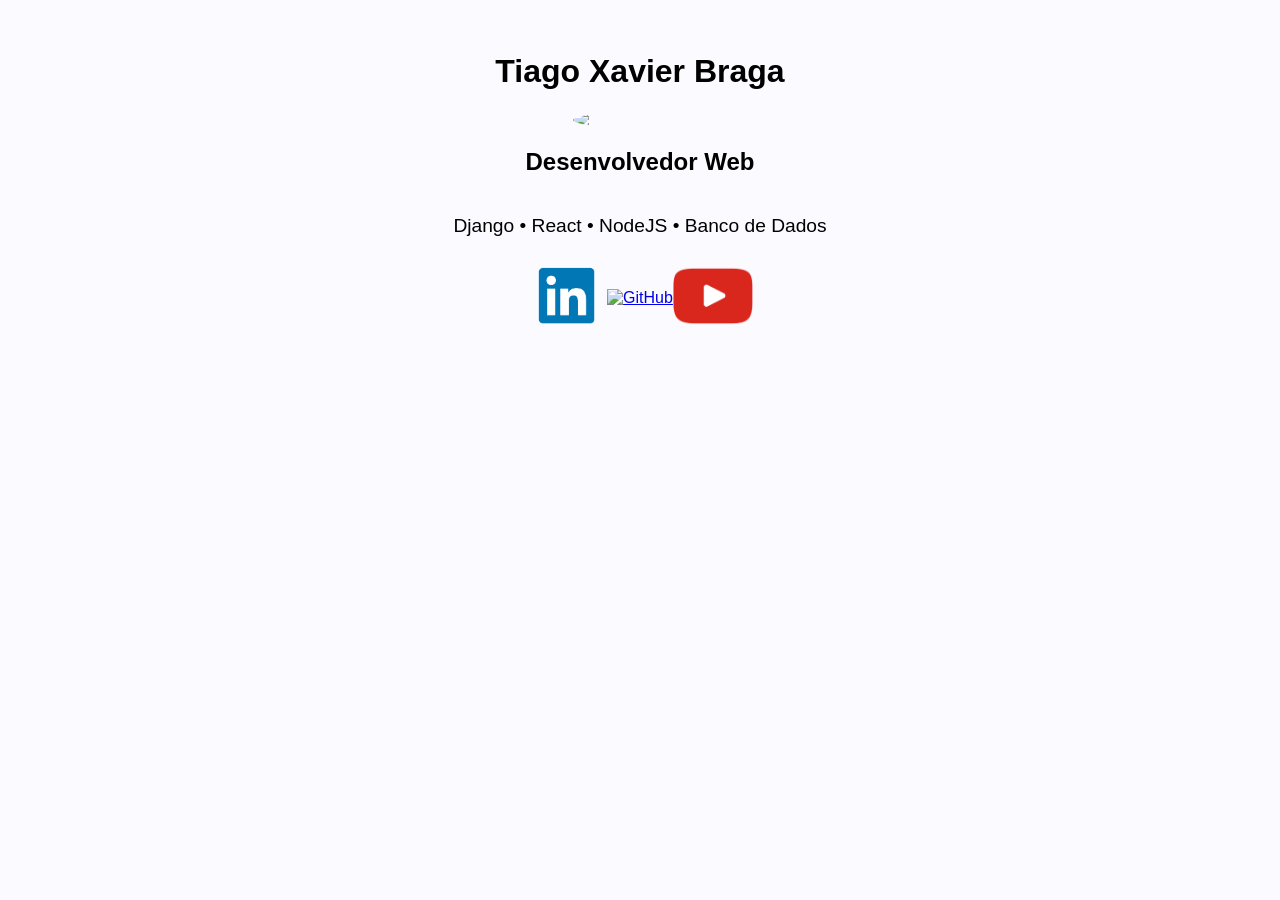
==== index.html @ 910880cc "Add files via upload" ====
<!DOCTYPE html>
<html lang="pt-br">
<head>
    <meta charset="UTF-8">
    <meta http-equiv="X-UA-Compatible" content="IE=edge">
    <meta name="viewport" content="width=device-width, initial-scale=1.0">
    <link rel="stylesheet" href="style.css">
    <title>Tiago Braga</title>
</head>
<body>
    <div class="box">
        <h1>Tiago Xavier Braga</h1>
        <img class="foto_perfil" src="https://avatars.githubusercontent.com/u/62892930?s=400&u=32257b46aac48fb1a7d806543f6d0dcf00d3f3a4&v=4">
    
        <h2>Desenvolvedor Web</h2>
        <p>Django • React • NodeJS • Banco de Dados</p>
        <div class="link">
            <a href="http://https://www.linkedin.com/in/tiago-xavier-braga/"><img class="logo" src="./src/linkedin.png" alt="linkedin"></a>
            <a href="https://github.com/tiago-xavier-braga"><img class="logo" src="./src/github.png" alt="GitHub"></a>
            <a href="https://www.youtube.com/channel/UCql-0Wkit8pbVIbvEFy0SXg"><img class="logo" src="./src/youtube.png" alt="Youtube"></a>
        </div>
    
    </div>
    
</body>
</html>
---- style.css ----
html{
    font-family: -apple-system, BlinkMacSystemFont, 'Segoe UI', Roboto, Oxygen, Ubuntu, Cantarell, 'Open Sans', 'Helvetica Neue', sans-serif;
    background-color: #FBFAFF;
}
.box{
    display: flex;
    flex-direction: column;
    align-items: center;
    margin-top: 2rem;
}
h1{
    font-size: xx-large;
}
.foto_perfil{
    width: 15ch;
    border-radius: 50%;
}
h2{
    font-size: x-large;
}
p{
    font-size: 1.2rem;
}
.link{
    display: flex;
    align-items: center;
}
.logo{
    width: 5rem;
}
.logo:hover{
    transition: 0.5s;
    width: 6rem;
}
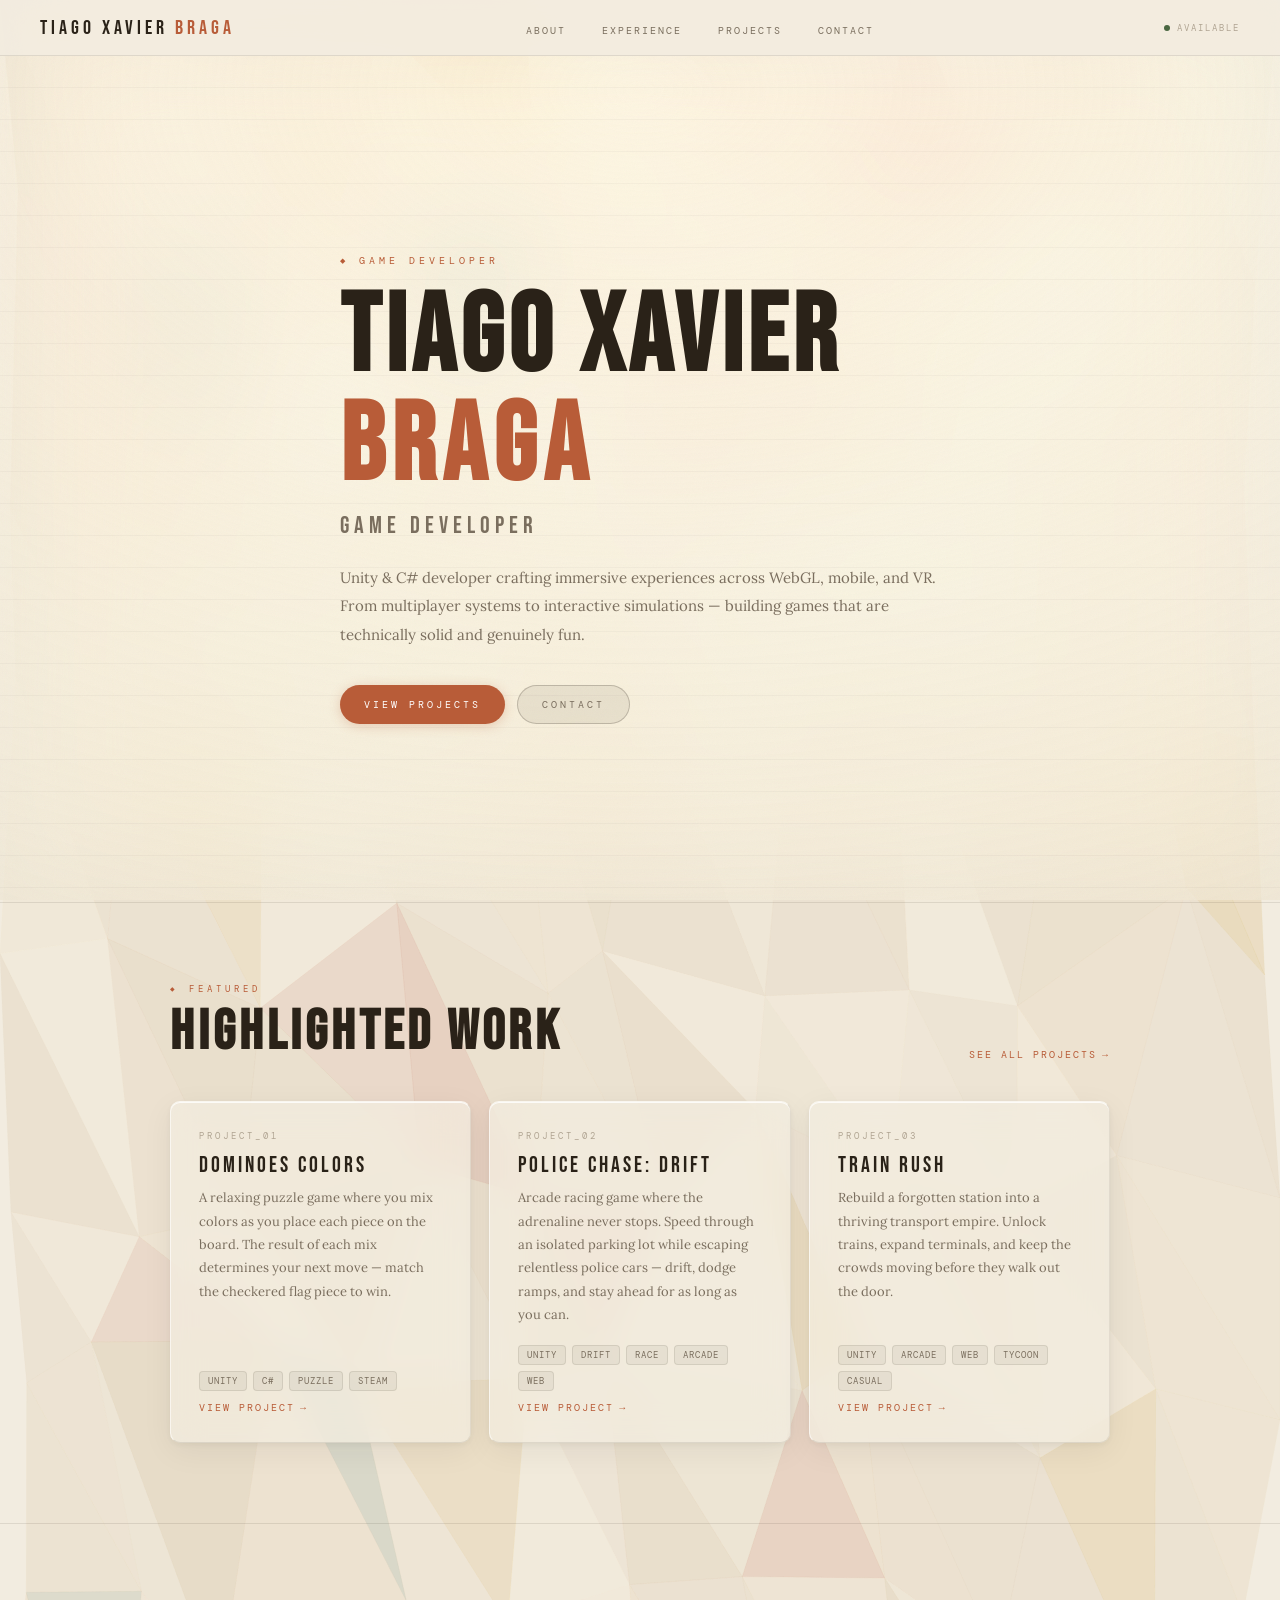
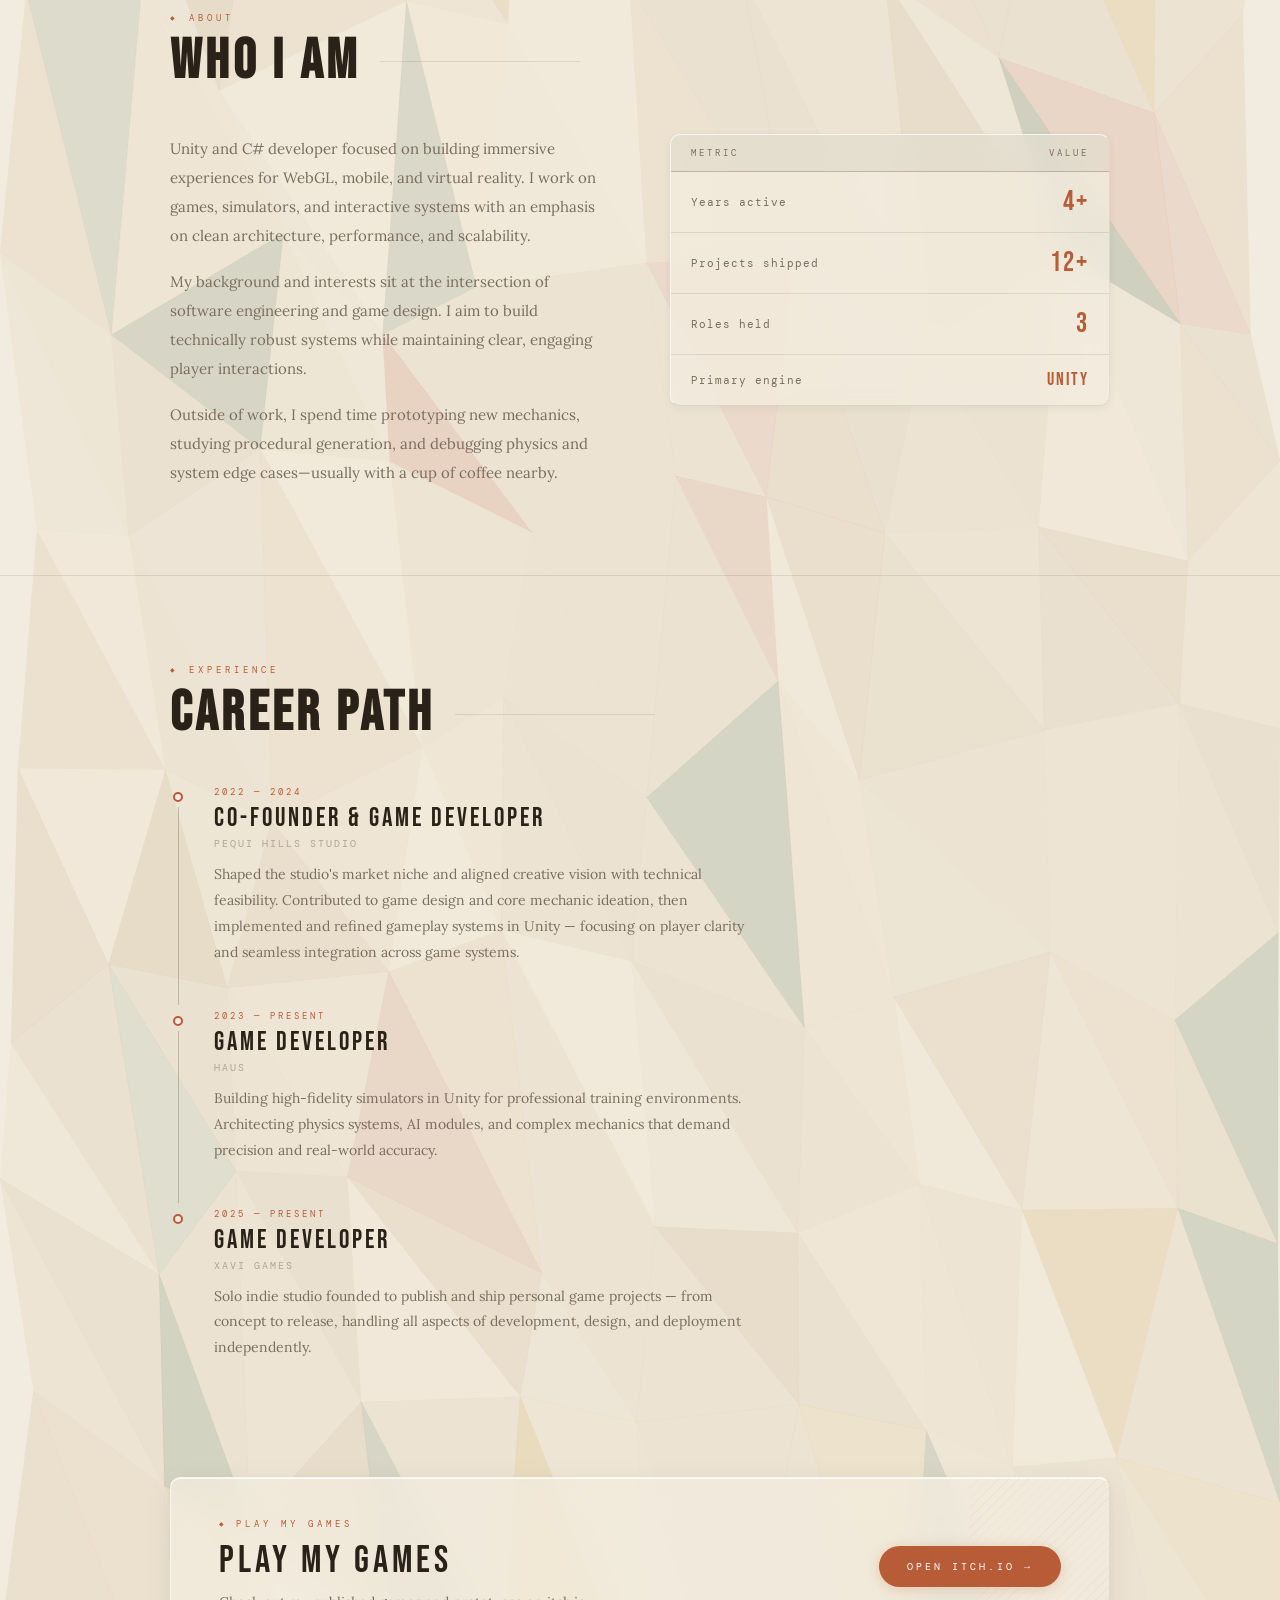
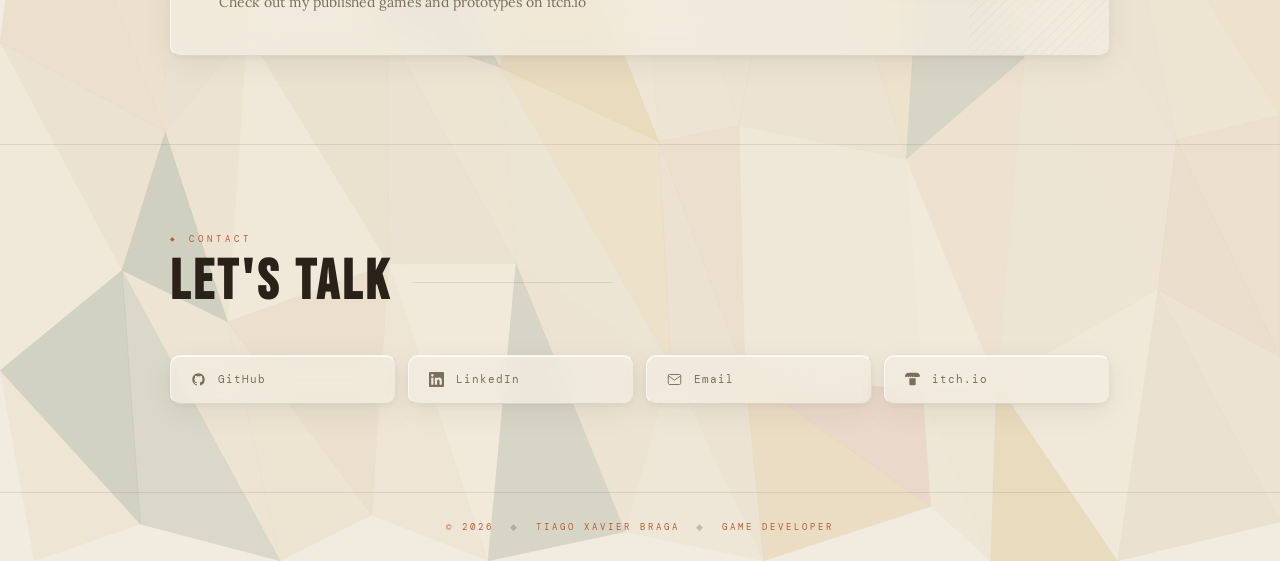
==== commit 1fca4b18: "feat: Created site" ====
--- a/index.html
+++ b/index.html
@@ -1,26 +1,32 @@
 <!DOCTYPE html>
-<html lang="pt-br">
+<html lang="en">
+
 <head>
-    <meta charset="UTF-8">
-    <meta http-equiv="X-UA-Compatible" content="IE=edge">
-    <meta name="viewport" content="width=device-width, initial-scale=1.0">
-    <link rel="stylesheet" href="style.css">
-    <title>Tiago Braga</title>
+  <meta charset="UTF-8" />
+  <meta name="viewport" content="width=device-width, initial-scale=1.0" />
+  <meta name="description" content="Tiago Xavier Braga — Game Developer & Simulation Engineer" />
+  <title>Tiago Xavier Braga — Game Developer</title>
+
+  <link rel="preconnect" href="https://fonts.googleapis.com" />
+  <link rel="preconnect" href="https://fonts.gstatic.com" crossorigin />
+  <link
+    href="https://fonts.googleapis.com/css2?family=Bebas+Neue&family=Lora:ital,wght@0,400;0,500;1,400&family=DM+Mono:wght@300;400&display=swap"
+    rel="stylesheet" />
+  <link rel="stylesheet" href="style/tokens.css" />
+  <link rel="stylesheet" href="style/background.css" />
+  <link rel="stylesheet" href="style/components.css" />
+  <link rel="stylesheet" href="style/home.css" />
 </head>
+
 <body>
-    <div class="box">
-        <h1>Tiago Xavier Braga</h1>
-        <img class="foto_perfil" src="https://avatars.githubusercontent.com/u/62892930?s=400&u=32257b46aac48fb1a7d806543f6d0dcf00d3f3a4&v=4">
-    
-        <h2>Desenvolvedor Web</h2>
-        <p>Django • React • NodeJS • Banco de Dados</p>
-        <div class="link">
-            <a href="http://https://www.linkedin.com/in/tiago-xavier-braga/"><img class="logo" src="./src/linkedin.png" alt="linkedin"></a>
-            <a href="https://github.com/tiago-xavier-braga"><img class="logo" src="./src/github.png" alt="GitHub"></a>
-            <a href="https://www.youtube.com/channel/UCql-0Wkit8pbVIbvEFy0SXg"><img class="logo" src="./src/youtube.png" alt="Youtube"></a>
-        </div>
-    
+  <div id="poly-bg" aria-hidden="true"></div>
+  <div id="frost-layer" aria-hidden="true"></div>
+  <div id="grain" aria-hidden="true"></div>
+  <div id="root">
+    <div id="loading" aria-live="polite">
     </div>
-    
+  </div>
+  <script type="module" src="js/home.js"></script>
 </body>
+
 </html>
--- a/style/tokens.css
+++ b/style/tokens.css
@@ -0,0 +1,80 @@
+:root {
+  --paper: #f2ece0;
+  --paper-2: #ede5d5;
+  --paper-3: #e4d9c5;
+
+  --ink: #2a2218;
+  --ink-dim: #7a6e5e;
+  --ink-faint: #b0a492;
+
+  --border: rgba(42, 34, 24, 0.10);
+  --border-hi: rgba(42, 34, 24, 0.22);
+
+  --rust: #b85c38;
+  --rust-hover: #a04e30;
+  --rust-shadow: rgba(184, 92, 56, 0.26);
+
+  --moss: #4a6741;
+  --gold: #c4902a;
+
+  --glass: rgba(242, 236, 224, 0.55);
+  --glass-hi: rgba(242, 236, 224, 0.75);
+  --glass-solid: rgba(242, 236, 224, 0.92);
+
+  --ff-title: 'Bebas Neue', sans-serif;
+  --ff-serif: 'Lora', Georgia, serif;
+  --ff-mono: 'DM Mono', monospace;
+
+  --radius: 10px;
+  --radius-sm: 4px;
+  --radius-pill: 24px;
+
+  --ease: cubic-bezier(0.23, 1, 0.32, 1);
+  --duration: 200ms;
+}
+
+*,
+*::before,
+*::after {
+  box-sizing: border-box;
+  margin: 0;
+  padding: 0;
+}
+
+html {
+  scroll-behavior: smooth;
+}
+
+body {
+  font-family: var(--ff-serif);
+  background: var(--paper);
+  color: var(--ink);
+  overflow-x: hidden;
+  -webkit-font-smoothing: antialiased;
+}
+
+a {
+  color: var(--rust);
+  text-decoration: none;
+}
+
+a:hover {
+  color: var(--ink);
+}
+
+img {
+  display: block;
+  max-width: 100%;
+}
+
+.container {
+  max-width: 1020px;
+  margin: 0 auto;
+  padding: 0 40px;
+}
+
+@media (max-width: 760px) {
+  .container {
+    padding: 0 20px;
+  }
+}
--- a/style/background.css
+++ b/style/background.css
@@ -0,0 +1,33 @@
+#poly-bg {
+  position: fixed;
+  inset: 0;
+  z-index: 0;
+  pointer-events: none;
+}
+
+#frost-layer {
+  position: fixed;
+  inset: 0;
+  z-index: 1;
+  pointer-events: none;
+  backdrop-filter: blur(60px) saturate(1.2) brightness(1.08);
+  -webkit-backdrop-filter: blur(60px) saturate(1.2) brightness(1.08);
+  background: radial-gradient(ellipse 140% 120% at 50% 10%,
+      rgba(245, 240, 230, 0.18) 0%,
+      rgba(242, 236, 220, 0.55) 50%,
+      rgba(235, 226, 208, 0.72) 100%);
+}
+
+#grain {
+  position: fixed;
+  inset: 0;
+  z-index: 2;
+  pointer-events: none;
+  opacity: 0.035;
+  background-image: url("data:image/svg+xml,%3Csvg xmlns='http://www.w3.org/2000/svg' width='200' height='200'%3E%3Cfilter id='n'%3E%3CfeTurbulence type='fractalNoise' baseFrequency='0.9' numOctaves='4' stitchTiles='stitch'/%3E%3C/filter%3E%3Crect width='200' height='200' filter='url(%23n)'/%3E%3C/svg%3E");
+}
+
+#root {
+  position: relative;
+  z-index: 3;
+}
--- a/style/components.css
+++ b/style/components.css
@@ -0,0 +1,376 @@
+.site-nav {
+  position: sticky;
+  top: 0;
+  z-index: 200;
+  height: 56px;
+  display: flex;
+  align-items: center;
+  justify-content: space-between;
+  padding: 0 40px;
+  background: var(--glass-solid);
+  backdrop-filter: blur(24px) saturate(1.5);
+  -webkit-backdrop-filter: blur(24px) saturate(1.5);
+  border-bottom: 1px solid var(--border);
+}
+
+.nav-logo {
+  font-family: var(--ff-title);
+  font-size: 20px;
+  letter-spacing: 4px;
+  color: var(--ink);
+}
+
+.nav-logo span {
+  color: var(--rust);
+}
+
+.nav-links {
+  display: flex;
+  gap: 8px;
+  list-style: none;
+}
+
+.nav-links a {
+  font-family: var(--ff-mono);
+  font-size: 10px;
+  letter-spacing: 2px;
+  text-transform: uppercase;
+  color: var(--ink-dim);
+  padding: 6px 14px;
+  border-radius: var(--radius-pill);
+  transition: all var(--duration) var(--ease);
+}
+
+.nav-links a:hover,
+.nav-links a.active {
+  color: var(--ink);
+  background: rgba(42, 34, 24, 0.07);
+}
+
+.nav-status {
+  display: flex;
+  align-items: center;
+  gap: 7px;
+  font-family: var(--ff-mono);
+  font-size: 9px;
+  color: var(--ink-faint);
+  letter-spacing: 2px;
+}
+
+.status-dot {
+  width: 6px;
+  height: 6px;
+  background: var(--moss);
+  border-radius: 50%;
+  flex-shrink: 0;
+  animation: blink 3s ease-in-out infinite;
+}
+
+@keyframes blink {
+
+  0%,
+  100% {
+    opacity: 1;
+  }
+
+  50% {
+    opacity: 0.3;
+  }
+}
+
+.glass {
+  background: var(--glass-hi);
+  backdrop-filter: blur(16px) saturate(1.3);
+  -webkit-backdrop-filter: blur(16px) saturate(1.3);
+  border: 1px solid rgba(255, 255, 255, 0.55);
+  border-bottom-color: rgba(42, 34, 24, 0.10);
+  border-right-color: rgba(42, 34, 24, 0.08);
+  box-shadow:
+    0 2px 6px rgba(42, 34, 24, 0.06),
+    0 8px 32px rgba(42, 34, 24, 0.06),
+    inset 0 1px 0 rgba(255, 255, 255, 0.80);
+}
+
+
+.btn {
+  display: inline-flex;
+  align-items: center;
+  gap: 8px;
+  font-family: var(--ff-mono);
+  font-size: 10px;
+  letter-spacing: 3px;
+  text-transform: uppercase;
+  padding: 12px 24px;
+  border-radius: var(--radius-pill);
+  border: none;
+  cursor: pointer;
+  transition: all var(--duration) var(--ease);
+}
+
+.btn-primary {
+  background: var(--rust);
+  color: #fff;
+  box-shadow: 0 2px 12px var(--rust-shadow);
+}
+
+.btn-primary:hover {
+  background: var(--rust-hover);
+  color: #fff;
+  transform: translateY(-2px);
+  box-shadow: 0 6px 20px var(--rust-shadow);
+}
+
+.btn-ghost {
+  background: rgba(42, 34, 24, 0.07);
+  border: 1px solid var(--border-hi);
+  color: var(--ink-dim);
+}
+
+.btn-ghost:hover {
+  background: rgba(42, 34, 24, 0.12);
+  color: var(--ink);
+  transform: translateY(-2px);
+}
+
+.section-label {
+  font-family: var(--ff-mono);
+  font-size: 9px;
+  letter-spacing: 4px;
+  text-transform: uppercase;
+  color: var(--rust);
+  margin-bottom: 10px;
+  display: flex;
+  align-items: center;
+  gap: 10px;
+}
+
+.section-label::before {
+  content: '◆';
+  font-size: 6px;
+}
+
+.section-title {
+  font-family: var(--ff-title);
+  font-size: clamp(32px, 4.5vw, 56px);
+  letter-spacing: 4px;
+  color: var(--ink);
+  margin-bottom: 44px;
+  line-height: 1.0;
+  display: flex;
+  align-items: center;
+  gap: 20px;
+}
+
+.section-title::after {
+  content: '';
+  flex: 1;
+  height: 1px;
+  background: var(--border);
+  max-width: 200px;
+}
+
+.tag-list {
+  display: flex;
+  flex-wrap: wrap;
+  gap: 6px;
+}
+
+.tag {
+  font-family: var(--ff-mono);
+  font-size: 9px;
+  letter-spacing: 1px;
+  text-transform: uppercase;
+  color: var(--ink-dim);
+  background: rgba(42, 34, 24, 0.06);
+  border: 1px solid var(--border);
+  padding: 3px 8px;
+  border-radius: var(--radius-sm);
+}
+
+
+.platform-badge {
+  display: inline-flex;
+  align-items: center;
+  gap: 5px;
+  font-family: var(--ff-mono);
+  font-size: 8px;
+  letter-spacing: 2px;
+  text-transform: uppercase;
+  color: var(--rust);
+  border: 1px solid rgba(184, 92, 56, 0.30);
+  padding: 2px 7px;
+  border-radius: var(--radius-sm);
+}
+
+.platform-badge svg {
+  width: 10px;
+  height: 10px;
+}
+
+.project-card {
+  border-radius: var(--radius);
+  padding: 28px;
+  position: relative;
+  display: flex;
+  flex-direction: column;
+  overflow: hidden;
+  transition:
+    transform 0.25s var(--ease),
+    box-shadow 0.25s var(--ease);
+}
+
+.project-card::before {
+  content: '';
+  position: absolute;
+  top: 0;
+  left: 0;
+  right: 0;
+  height: 2px;
+  background: var(--rust);
+  transform: scaleX(0);
+  transform-origin: left;
+  transition: transform 0.35s var(--ease);
+  border-radius: var(--radius) var(--radius) 0 0;
+}
+
+.project-card:hover {
+  transform: translateY(-5px);
+  box-shadow:
+    0 4px 12px rgba(42, 34, 24, 0.09),
+    0 16px 40px rgba(42, 34, 24, 0.08),
+    inset 0 1px 0 rgba(255, 255, 255, 0.90);
+}
+
+.project-card:hover::before {
+  transform: scaleX(1);
+}
+
+.card-num {
+  font-family: var(--ff-mono);
+  font-size: 9px;
+  color: var(--ink-faint);
+  letter-spacing: 3px;
+  margin-bottom: 12px;
+}
+
+.card-title {
+  font-family: var(--ff-title);
+  font-size: 22px;
+  letter-spacing: 3px;
+  color: var(--ink);
+  line-height: 1.1;
+  margin-bottom: 8px;
+  display: flex;
+  align-items: flex-start;
+  gap: 8px;
+  flex-wrap: wrap;
+}
+
+.card-desc {
+  font-size: 13px;
+  line-height: 1.8;
+  color: var(--ink-dim);
+  margin-bottom: 18px;
+  flex: 1;
+}
+
+.card-footer {
+  display: flex;
+  align-items: center;
+  justify-content: space-between;
+  gap: 10px;
+  flex-wrap: wrap;
+  margin-top: auto;
+}
+
+.card-link {
+  font-family: var(--ff-mono);
+  font-size: 10px;
+  letter-spacing: 2px;
+  text-transform: uppercase;
+  color: var(--rust);
+  display: inline-flex;
+  align-items: center;
+  gap: 5px;
+  transition: gap var(--duration), color var(--duration);
+}
+
+.card-link::after {
+  content: '→';
+}
+
+.card-link:hover {
+  color: var(--ink);
+  gap: 9px;
+}
+
+.site-footer {
+  border-top: 1px solid var(--border);
+  padding: 28px 0;
+  display: flex;
+  align-items: center;
+  justify-content: center;
+  gap: 16px;
+  font-family: var(--ff-mono);
+  font-size: 9px;
+  color: var(--ink-faint);
+  letter-spacing: 3px;
+  text-transform: uppercase;
+}
+
+.site-footer .sep {
+  color: var(--border-hi);
+}
+
+.site-footer span {
+  color: var(--rust);
+}
+
+.reveal {
+  opacity: 0;
+  transform: translateY(18px);
+  transition: opacity 0.65s var(--ease), transform 0.65s var(--ease);
+}
+
+.reveal.in {
+  opacity: 1;
+  transform: none;
+}
+
+.reveal-d1 {
+  transition-delay: 0.08s;
+}
+
+.reveal-d2 {
+  transition-delay: 0.16s;
+}
+
+.reveal-d3 {
+  transition-delay: 0.24s;
+}
+
+@keyframes rise {
+  from {
+    opacity: 0;
+    transform: translateY(16px);
+  }
+
+  to {
+    opacity: 1;
+    transform: none;
+  }
+}
+
+@media (max-width: 760px) {
+  .site-nav {
+    padding: 0 20px;
+  }
+
+  .nav-links {
+    display: none;
+  }
+
+  .nav-status {
+    display: none;
+  }
+}
--- a/style/home.css
+++ b/style/home.css
@@ -0,0 +1,425 @@
+#hero {
+  min-height: 94vh;
+  display: flex;
+  align-items: center;
+  padding: 80px 0 60px;
+  position: relative;
+}
+
+#hero::before {
+  content: '';
+  position: absolute;
+  inset: 0;
+  background: repeating-linear-gradient(transparent, transparent 31px,
+      rgba(42, 34, 24, 0.032) 31px,
+      rgba(42, 34, 24, 0.032) 32px);
+  pointer-events: none;
+}
+
+.hero-eyebrow {
+  font-family: var(--ff-mono);
+  font-size: 10px;
+  letter-spacing: 4px;
+  text-transform: uppercase;
+  color: var(--rust);
+  margin-bottom: 18px;
+  display: flex;
+  align-items: center;
+  gap: 10px;
+  opacity: 0;
+  animation: rise 0.7s var(--ease) 0.10s forwards;
+}
+
+.hero-eyebrow::before {
+  content: '◆';
+  font-size: 7px;
+}
+
+.hero-name {
+  font-family: var(--ff-title);
+  font-size: clamp(60px, 8.5vw, 112px);
+  letter-spacing: 5px;
+  line-height: 1.0;
+  color: var(--ink);
+  margin-bottom: 8px;
+  opacity: 0;
+  animation: rise 0.7s var(--ease) 0.25s forwards;
+}
+
+.hero-name .surname {
+  color: var(--rust);
+  display: block;
+  letter-spacing: 7px;
+}
+
+.hero-role {
+  font-family: var(--ff-title);
+  font-size: clamp(16px, 2vw, 24px);
+  letter-spacing: 5px;
+  color: var(--ink-dim);
+  margin-bottom: 24px;
+  opacity: 0;
+  animation: rise 0.7s var(--ease) 0.40s forwards;
+}
+
+.hero-bio {
+  font-size: 15px;
+  line-height: 1.9;
+  color: var(--ink-dim);
+  max-width: 600px;
+  margin-bottom: 36px;
+  opacity: 0;
+  animation: rise 0.7s var(--ease) 0.55s forwards;
+}
+
+.hero-cta {
+  display: flex;
+  gap: 12px;
+  flex-wrap: wrap;
+  opacity: 0;
+  animation: rise 0.7s var(--ease) 0.70s forwards;
+}
+
+.home-section {
+  padding: 88px 0;
+  border-top: 1px solid var(--border);
+}
+
+#featured {
+  padding: 80px 0;
+  border-top: 1px solid var(--border);
+}
+
+.feat-header {
+  display: flex;
+  align-items: flex-end;
+  justify-content: space-between;
+  margin-bottom: 40px;
+  gap: 20px;
+}
+
+.feat-grid {
+  display: grid;
+  grid-template-columns: repeat(3, 1fr);
+  gap: 18px;
+}
+
+.feat-see-all {
+  font-family: var(--ff-mono);
+  font-size: 10px;
+  letter-spacing: 2px;
+  text-transform: uppercase;
+  color: var(--rust);
+  display: inline-flex;
+  align-items: center;
+  gap: 5px;
+  white-space: nowrap;
+  flex-shrink: 0;
+  transition: gap var(--duration), color var(--duration);
+}
+
+.feat-see-all::after {
+  content: '→';
+}
+
+.feat-see-all:hover {
+  color: var(--ink);
+  gap: 9px;
+}
+
+.about-grid {
+  display: grid;
+  grid-template-columns: 1fr 1fr;
+  gap: 60px;
+  align-items: start;
+}
+
+.about-text {
+  font-size: 15px;
+  line-height: 1.95;
+  color: var(--ink-dim);
+}
+
+.about-text p {
+  margin-bottom: 16px;
+}
+
+.about-text p:last-child {
+  margin-bottom: 0;
+}
+
+.about-text strong {
+  color: var(--ink);
+  font-weight: 500;
+}
+
+.stat-ledger {
+  border-radius: var(--radius);
+  overflow: hidden;
+  box-shadow: 0 2px 8px rgba(42, 34, 24, 0.06);
+}
+
+.ledger-head {
+  padding: 12px 20px;
+  background: rgba(42, 34, 24, 0.06);
+  border-bottom: 1px solid var(--border-hi);
+  font-family: var(--ff-mono);
+  font-size: 9px;
+  letter-spacing: 3px;
+  text-transform: uppercase;
+  color: var(--ink-dim);
+  display: flex;
+  justify-content: space-between;
+}
+
+.ledger-row {
+  display: flex;
+  align-items: center;
+  justify-content: space-between;
+  padding: 16px 20px;
+  border-bottom: 1px solid var(--border);
+  transition: background var(--duration);
+}
+
+.ledger-row:last-child {
+  border-bottom: none;
+}
+
+.ledger-row:hover {
+  background: rgba(42, 34, 24, 0.04);
+}
+
+.ledger-key {
+  font-family: var(--ff-mono);
+  font-size: 11px;
+  color: var(--ink-dim);
+  letter-spacing: 1px;
+}
+
+.ledger-val {
+  font-family: var(--ff-title);
+  font-size: 28px;
+  letter-spacing: 2px;
+  color: var(--rust);
+  line-height: 1;
+}
+
+.exp-list {
+  display: flex;
+  flex-direction: column;
+}
+
+.exp-item {
+  display: grid;
+  grid-template-columns: 16px 1fr;
+  gap: 0 28px;
+}
+
+.exp-spine {
+  display: flex;
+  flex-direction: column;
+  align-items: center;
+  padding-top: 6px;
+}
+
+.exp-dot {
+  width: 10px;
+  height: 10px;
+  background: var(--paper);
+  border: 2px solid var(--rust);
+  border-radius: 50%;
+  flex-shrink: 0;
+}
+
+.exp-line {
+  width: 1px;
+  flex: 1;
+  background: var(--border-hi);
+  margin: 5px 0;
+}
+
+.exp-body {
+  padding-bottom: 44px;
+}
+
+.exp-item:last-child .exp-body {
+  padding-bottom: 0;
+}
+
+.exp-period {
+  font-family: var(--ff-mono);
+  font-size: 9px;
+  color: var(--rust);
+  letter-spacing: 3px;
+  text-transform: uppercase;
+  margin-bottom: 5px;
+}
+
+.exp-role {
+  font-family: var(--ff-title);
+  font-size: 26px;
+  letter-spacing: 3px;
+  color: var(--ink);
+  margin-bottom: 3px;
+}
+
+.exp-company {
+  font-family: var(--ff-mono);
+  font-size: 10px;
+  color: var(--ink-faint);
+  letter-spacing: 2px;
+  text-transform: uppercase;
+  margin-bottom: 12px;
+}
+
+.exp-desc {
+  font-size: 14px;
+  line-height: 1.85;
+  color: var(--ink-dim);
+  max-width: 540px;
+}
+
+.itchio-banner {
+  margin-top: 28px;
+  border-radius: var(--radius);
+  padding: 40px 48px;
+  display: flex;
+  align-items: center;
+  justify-content: space-between;
+  gap: 32px;
+  position: relative;
+  overflow: hidden;
+}
+
+.itchio-banner::after {
+  content: '';
+  position: absolute;
+  top: 0;
+  right: 0;
+  width: 140px;
+  height: 100%;
+  background: repeating-linear-gradient(-45deg,
+      transparent, transparent 6px,
+      rgba(184, 92, 56, 0.04) 6px,
+      rgba(184, 92, 56, 0.04) 7px);
+  pointer-events: none;
+}
+
+.itchio-label {
+  font-family: var(--ff-mono);
+  font-size: 9px;
+  letter-spacing: 4px;
+  text-transform: uppercase;
+  color: var(--rust);
+  margin-bottom: 8px;
+  display: flex;
+  align-items: center;
+  gap: 8px;
+}
+
+.itchio-label::before {
+  content: '◆';
+  font-size: 6px;
+}
+
+.itchio-title {
+  font-family: var(--ff-title);
+  font-size: clamp(22px, 3vw, 38px);
+  letter-spacing: 4px;
+  color: var(--ink);
+  margin-bottom: 8px;
+}
+
+.itchio-desc {
+  font-size: 14px;
+  color: var(--ink-dim);
+  line-height: 1.7;
+  max-width: 400px;
+}
+
+.btn-itchio {
+  display: inline-flex;
+  align-items: center;
+  gap: 9px;
+  font-family: var(--ff-mono);
+  font-size: 10px;
+  letter-spacing: 3px;
+  text-transform: uppercase;
+  padding: 14px 28px;
+  background: var(--rust);
+  color: #fff;
+  border-radius: var(--radius-pill);
+  white-space: nowrap;
+  flex-shrink: 0;
+  box-shadow: 0 2px 14px var(--rust-shadow);
+  transition: all var(--duration) var(--ease);
+}
+
+.btn-itchio:hover {
+  background: var(--rust-hover);
+  color: #fff;
+  transform: translateY(-2px);
+  box-shadow: 0 6px 20px var(--rust-shadow);
+}
+
+.contact-grid {
+  display: grid;
+  grid-template-columns: repeat(auto-fill, minmax(200px, 1fr));
+  gap: 12px;
+}
+
+.contact-card {
+  display: flex;
+  align-items: center;
+  gap: 12px;
+  padding: 16px 20px;
+  border-radius: var(--radius);
+  font-family: var(--ff-mono);
+  font-size: 11px;
+  letter-spacing: 1px;
+  color: var(--ink-dim);
+  transition: all var(--duration) var(--ease);
+}
+
+.contact-card svg {
+  width: 15px;
+  height: 15px;
+  flex-shrink: 0;
+}
+
+.contact-card:hover {
+  color: var(--rust);
+  transform: translateY(-2px);
+}
+
+@media (max-width: 760px) {
+  #hero {
+    padding: 60px 0 40px;
+  }
+
+  .home-section {
+    padding: 60px 0;
+  }
+
+  #featured {
+    padding: 60px 0;
+  }
+
+  .feat-grid {
+    grid-template-columns: 1fr;
+  }
+
+  .about-grid {
+    grid-template-columns: 1fr;
+    gap: 36px;
+  }
+
+  .itchio-banner {
+    flex-direction: column;
+    padding: 28px 24px;
+  }
+
+  .hero-name {
+    font-size: clamp(52px, 14vw, 112px);
+  }
+}
